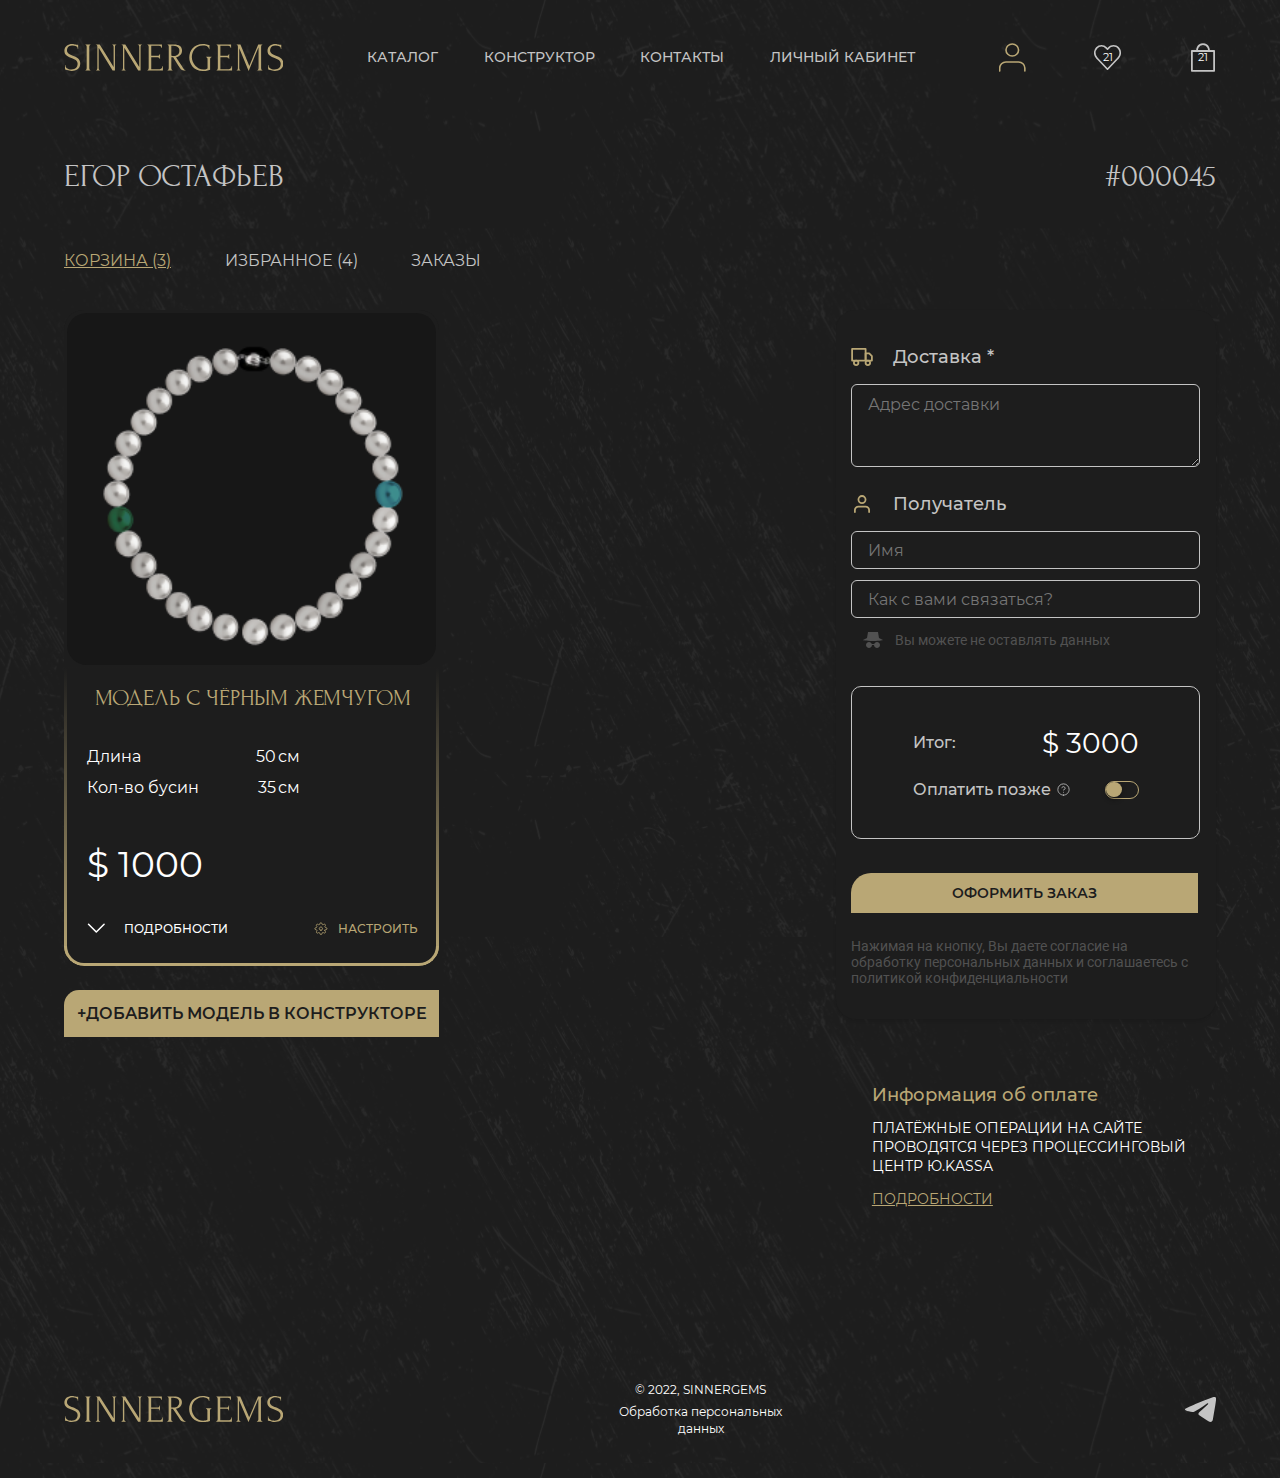
==== index.html @ 68d123e5 "адаптив без попапов" ====
<!DOCTYPE html>
<html lang="ru">

<head>
    <meta charset="UTF-8">
    <meta name="viewport" content="width=device-width, initial-scale=1.0">
    <title>Корзина</title>
    <link rel="stylesheet" href="static/cart/css/index.css">
</head>

<body class="body">
    <div class="page">

        <header class="header">
            <a href="#">
                <div class="logo"></div>
            </a>
            <ul class="header__links">
                <li><a class="header__link">каталог</a></li>
                <li><a class="header__link">конструктор</a></li>
                <li><a class="header__link">контакты</a></li>
                <li><a class="header__link">личный кабинет</a></li>
            </ul>
            <div class="header__icons">
                <button class="header__button header__button_profile header__button_profile_active"
                    type="button"></button>
                <button class="header__button header__button_like" type="button">21</button>
                <button class="header__button header__button_bag" type="button">21</button>
            </div>
            <button class="mobile-header__button"></button>
        </header>

        <main>

            <section class="profile">
                <h2 class="profile__info">егор остафьев</h2>
                <p class="profile__info">&#35<span>000045</span></p>
            </section>

            <section class="navigation">
                <ul class="navigation__links">
                    <li><a class="navigation__link navigation__link_active">корзина <span>(3)</span></a></li>
                    <li><a class="navigation__link">избранное <span>(4)</span></a></li>
                    <li><a class="navigation__link">заказы <span></span></a></li>
                </ul>
            </section>

            <section class="content">
                <div class="content-cards-button">
                    <div class="content-cards">

                        <!-- карточка с выезжающим списком -->
                        <article class="card-list">
                            <!-- карточка  -->
                            <div class="card">
                                <div class="card__border">
                                    <div class="card__image-mobile">
                                        <img src="./static/cart/images/tovar.png" alt="карточка товара"
                                            class="card__image">
                                    </div>
                                    <div class="card__information">
                                        <h2 class="card__title">
                                            Модель с чёрным жемчугом
                                        </h2>

                                        <ul class="card__description">
                                            <li class="card__description-text">
                                                <div class="description-text-left">Длина</div>
                                                <div class="description-text-right">50&thinsp;см</div>
                                            </li>
                                            <li class="card__description-text">
                                                <div class="description-text-left">Кол-во бусин</div>
                                                <div class="description-text-right">35&thinsp;см</div>
                                            </li>
                                        </ul>

                                        <div class="card__price-container">
                                            <p class="card__price">&dollar; <span>1000</span></p>
                                            <div class="card__buttons-mobile">
                                                <button class="card__button">
                                                    <div class="card__button-logo"></div>
                                                    <p class="card__button-text">Подробности</p>
                                                </button>
                                                <a href='#' class="card__link">
                                                    <div class="card__button-logo-setting"></div>
                                                    <p class="card__button-text-setting">Настроить</p>
                                                </a>
                                            </div>
                                        </div>
                                    </div>
                                </div>
                            </div>
                            <!-- вылезающй список  -->
                            <div class="list-gradient">
                                <ul class="list">
                                    <li class="list__item">
                                        <img class="list__item-img" src="./static/cart/images/tovar1.png"
                                            alt="элемент товара">
                                        <div class="list__item-about">
                                            <div class="list__item-text">
                                                <p class="list__item-title">Литая бусина</p>
                                                <p class="list__item-country">&bull; <span>Филиппины</span></p>
                                            </div>
                                            <div class="list__item-quantity">23</div>
                                        </div>
                                    </li>
                                    <li class="list__item">
                                        <img class="list__item-img" src="./static/cart/images/tovar2.png"
                                            alt="элемент товара">
                                        <div class="list__item-about">
                                            <div class="list__item-text">
                                                <p class="list__item-title">Каменная бусина</p>
                                                <p class="list__item-country">&bull; <span>Африка</span></p>
                                            </div>
                                            <div class="list__item-quantity">1</div>
                                        </div>
                                    </li>
                                    <li class="list__item">
                                        <img class="list__item-img" src="./static/cart/images/tovar3.png"
                                            alt="элемент товара">
                                        <div class="list__item-about">
                                            <div class="list__item-text">
                                                <p class="list__item-title">Литая бусина</p>
                                                <p class="list__item-country">&bull; <span>Филиппины</span></p>
                                            </div>
                                            <div class="list__item-quantity">5</div>
                                        </div>
                                    </li>
                                </ul>
                            </div>
                        </article>
                    </div>
                    <button class="content__button">&plus;добавить модель в конструкторе</button>
                </div>
                <div class="content-form">
                    <h2 class="form-title__mobile">оформление заказа</h2>
                    <form class="form">

                        <div class="form__main-container">
                            <!-- Элементы формы для информации о адресе доставки -->
                            <fieldset class="form__delivery-info">
                                <legend for="delivery-info" class="form__label">
                                    <div class="form__label-logo form__label-logo_delivery"></div>
                                    <p class="form__label-text">Доставка *</p>
                                </legend>
                                <textarea class="form__input form__input_delivery" type="text" id="delivery-info"
                                    placeholder="Адрес доставки"></textarea>
                            </fieldset>
                            <!-- Элементы формы для получения данных о пользователе  -->
                            <fieldset class="form__contact-info">
                                <legend for="name" class="form__label">
                                    <div class="form__label-logo form__label-logo_user"></div>
                                    <p class="form__label-text">Получатель</p>
                                </legend>
                                <input class="form__input form__input_user" type="text" name="name" id="name"
                                    placeholder="Имя">
                                <input class="form__input form__input_user" type="tel"
                                    placeholder="Как с вами связаться?">
                            </fieldset>

                            <div class="form__information">
                                <div class="form__information-logo"></div>
                                <p class="form__information-text">Вы можете не оставлять данных</p>
                            </div>

                            <div class="form__info">
                                <div class="form__result">
                                    <p class="form__result-text">Итог:</p>
                                    <p class="form__result-price">&dollar; <span>3000</span></p>
                                </div>
                                <div class="form__result">
                                    <div class="form__result_ask">
                                        <p class="form__result-text">Оплатить позже</p>
                                        <div class="form__result-ask"
                                            data-tooltip="Вы можете отправить заказ без оплаты, наш менеджер свяжется с вами и оформит заказ в частном порядке.">
                                        </div>
                                    </div>
                                    <label class="filter">
                                        <input class="filter__checkbox" type="checkbox"></input>
                                        <span class="filter__checkbox-slider"></span>
                                    </label>
                                </div>
                            </div>
                            <button class="form__button" type="submit">оформить заказ</button>
                            <p class="form__information-text">Нажимая на кнопку, Вы даете согласие на обработку
                                персональных
                                данных и соглашаетесь с политикой конфиденциальности</p>
                        </div>
                    </form>
                    <div class="info">
                        <h3 class="info__title">Информация об оплате</h3>
                        <p class="info__text">Платёжные операции на сайте проводятся через процессинговый центр Ю.Kassa
                        </p>
                        <a class="info__link" href="#">Подробности</a>
                    </div>
                </div>
            </section>

            <footer class="footer">
                <a href="#">
                    <div class="logo-footer"></div>
                </a>
                <div class="copyright-container">
                    <p class="copyright-container__text">&copy; 2022, SINNERGEMS</p>
                    <p class="copyright-container__text">Обработка персональных данных</p>
                </div>
                <a class="footer__icon" href="#"></a>
            </footer>

        </main>
    </div>

  
    <!-- попап успешной оплаты -->
    <section class="popup popup__good_js_item">
        <div class="popup__container popup__container-positiv">
            <button class="popup__close popup__close_js_item" type="button"></button>
            <div class="popup__description">
                <h3 class="popup__description-title">оплата<br class="mobile-line-break"> прошла успешно</h3>
                <img class="popup__description-img popup__description-img_positiv"
                    src="./static/cart/images/positivresult.svg" alt="">
                <p class="popup__description-text popup__description-text_positiv">Информация о доставке и все
                    подробности заказа теперь в Вашем Личном Кабинете</p>
                <a>
                    <div class="popup__description-contacts popup__description-contacts_positiv">
                        <div class="contacts-logo"></div>
                        <p class="contacts-link">&commat;sinnergems_help</p>
                    </div>
                </a>
            </div>
            <button class="popup__profile">
                <img class="popup__profile-img" alt="" src="./static/cart/images/profilelogo.svg">
                <p class="popup__profile-text">перейти в личный кабинет</p>
            </button>
            <ul class="popup__footer-mobile">
                <a class="popup__description-contacts-mobile">
                    <div class="contacts-logo"></div>
                    <p class="contacts-link">&commat;sinnergems_help</p>
                </a>
                <button class="popup__footer-profile"></button>
            </ul>
        </div>
    </section>


    <!-- попап неудачной оплаты -->
    <section class="popup popup__bad_js_item">
        <div class="popup__container">
            <button class="popup__close popup__close_js_item" type="button"></button>
            <div class="popup__description">
                <h3 class="popup__description-title">Ошибка Оплаты</h3>
                <img class="popup__description-img popup__description-img_negativ"
                    src="./static/cart/images/negativ-result.svg" alt="">
                <p class="popup__description-text popup__description-text_negativ">По какой-то причине платёж совершить
                    НЕ удалось, вы можете:<br>
                    &bull; попробовать оплатить ещё раз из Корзины<br>
                    &bull; обратиться к нам за помощью</p>
                <a>
                    <div class="popup__description-contacts popup__description-contacts_negativ">
                        <div class="contacts-logo"></div>
                        <p class="contacts-link">&commat;sinnergems_help</p>
                    </div>
                </a>
            </div>
            <form class="popup__form">
                <h2 class="popup__form-title">Заказ &numero; <span>6678453</span></h2>
                <label class="popup__form-label">
                    Имя
                    <input class="popup__form-input" type="text" placeholder="Как к вам обращаться?">
                </label>
                <label class="popup__form-label">
                    Телефон / E-mail
                    <input class="popup__form-input" placeholder="Как с вами связаться?">
                </label>
                <button class="popup__form-button">отправить</button>
                <p class="popup__form-text">Нажимая на кнопку, Вы даете согласие
                    на обработку персональных данных
                    и соглашаетесь с политикой конфиденциальности</p>
            </form>
            <ul class="popup__footer-mobile">
                <a class="popup__description-contacts-mobile">
                    <div class="contacts-logo"></div>
                    <p class="contacts-link">&commat;sinnergems_help</p>
                </a>
                <button class="popup__footer-profile"></button>
            </ul>
        </div>
    </section>

    <!-- попап c шапкой для мобильной версии -->
    <section class="popup-header">
        <button class="popup__close popup__close_header-popup" type="button"></button>
        <ul class="popup-header__items">
            <li class="popup-header__item">главная</li>
            <li class="popup-header__item">конструктор</li>
            <li class="popup-header__item">личный кабинет</li>
            <li class="popup-header__item">контакты</li>
        </ul>
    </section>


    <script src="static/cart/js/index.js"></script>
</body>
---- static/cart/css/index.css ----
@import url(../vendor/normalize.css);
@import url(../fonts/fonts.css);
@import url(../blocks/body/body.css);
@import url(../blocks/page/page.css);
@import url(../blocks/header/header.css);
@import url(../blocks/profile/profile.css);
@import url(../blocks/navigation/navigation.css);
@import url(../blocks/logo/logo.css);
@import url(../blocks/content/content.css);
@import url(../blocks/content-cards-button/content-cards-button.css);
@import url(../blocks/card-list/card-list.css);
@import url(../blocks/content-form/content-form.css);
@import url(../blocks/filter/filter.css);
@import url(../blocks/footer/footer.css);
@import url(../blocks/popup/popup.css);
@import url(../blocks/popup-header/popup-header.css);
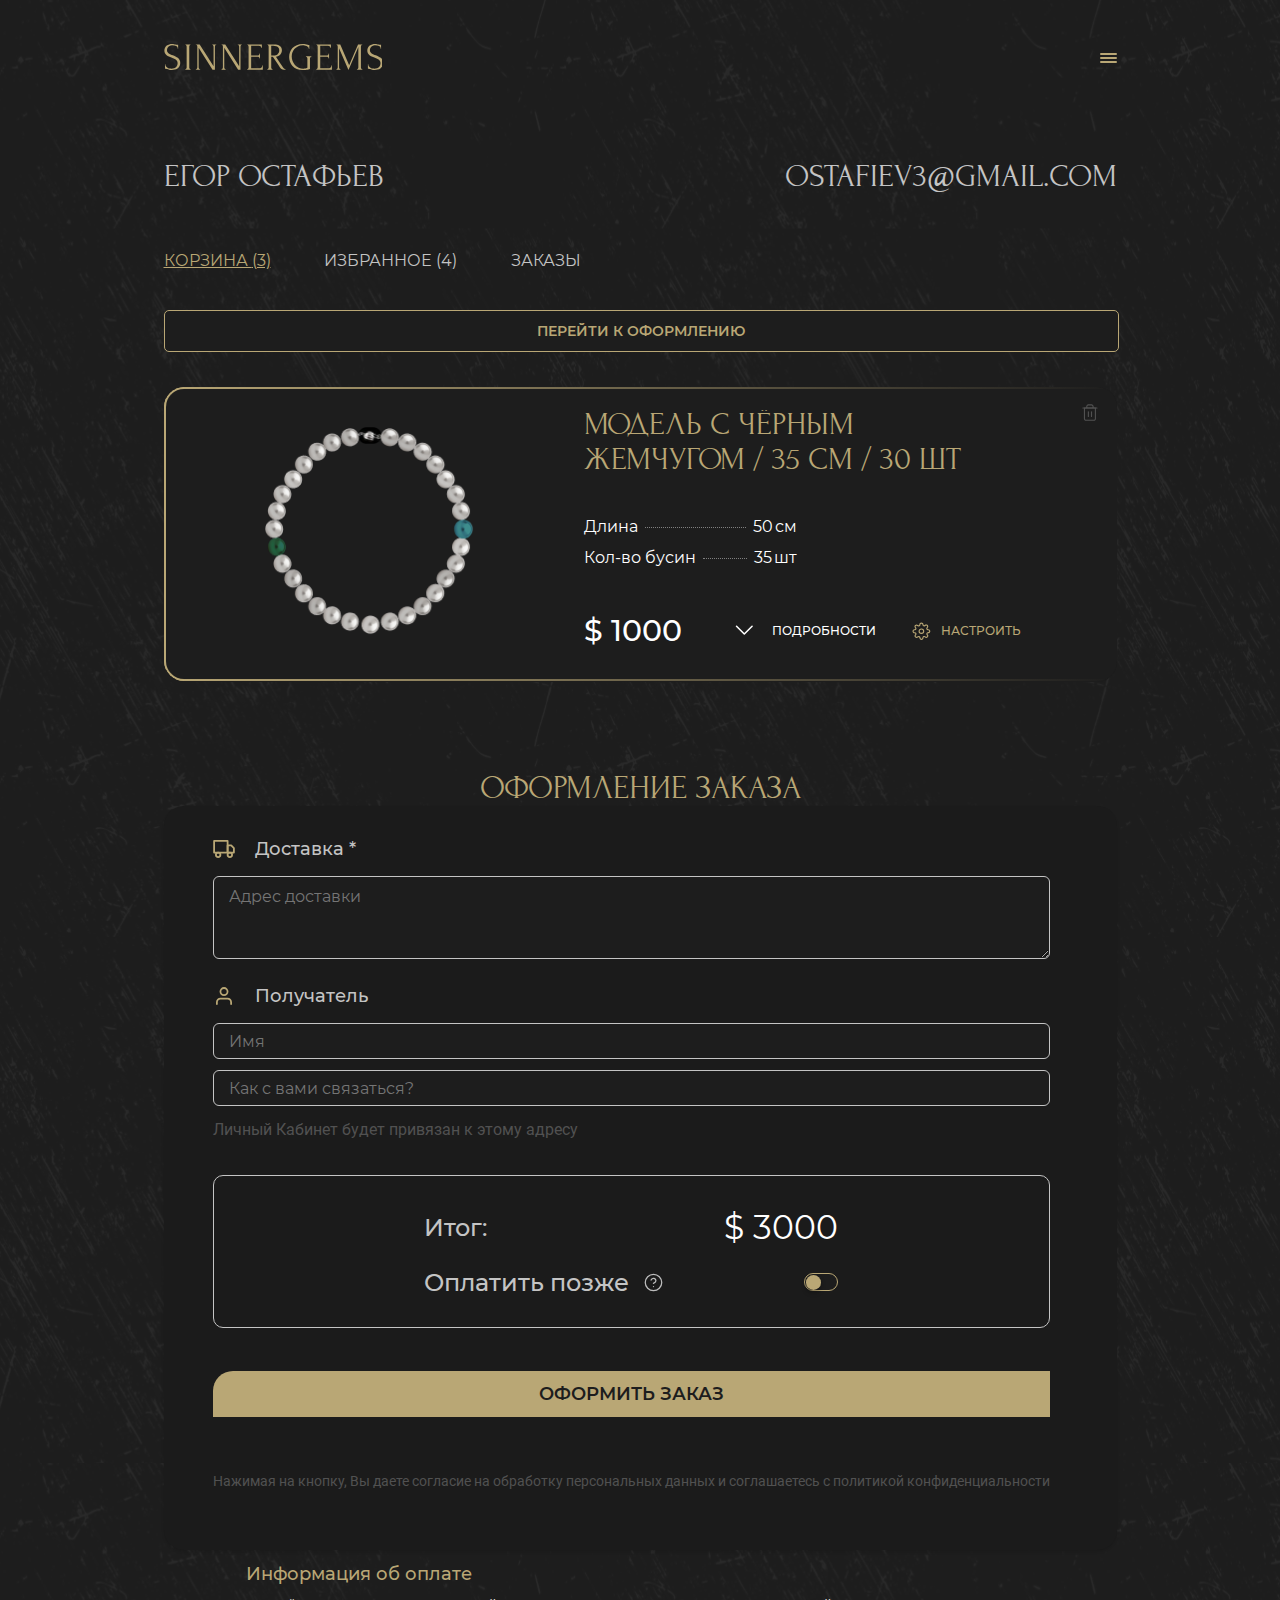
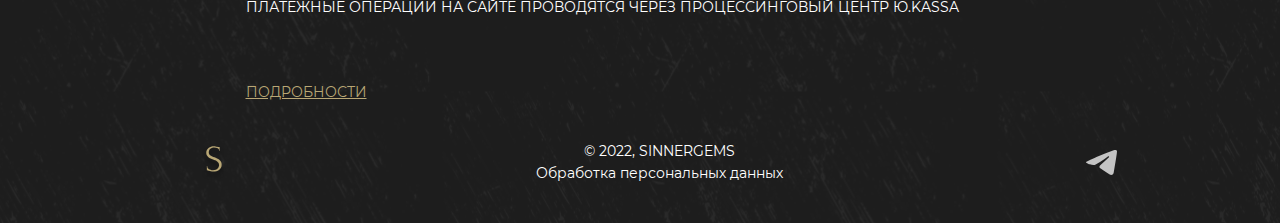
==== commit b147bb2c: "адаптив" ====
--- a/index.html
+++ b/index.html
@@ -25,7 +25,9 @@
                 <button class="header__button header__button_profile header__button_profile_active"
                     type="button"></button>
                 <button class="header__button header__button_like" type="button">21</button>
-                <button class="header__button header__button_bag" type="button">21</button>
+                <button class="header__button header__button_bag" type="button">
+                    <div class="count">21</div>
+                </button>
             </div>
             <button class="mobile-header__button"></button>
         </header>
@@ -34,7 +36,7 @@
 
             <section class="profile">
                 <h2 class="profile__info">егор остафьев</h2>
-                <p class="profile__info">&#35<span>000045</span></p>
+                <p class="profile__info">ostafiev3@gmail.com</span></p>
             </section>
 
             <section class="navigation">
@@ -46,91 +48,96 @@
             </section>
 
             <section class="content">
-                <div class="content-cards-button">
-                    <div class="content-cards">
-
-                        <!-- карточка с выезжающим списком -->
-                        <article class="card-list">
-                            <!-- карточка  -->
-                            <div class="card">
-                                <div class="card__border">
-                                    <div class="card__image-mobile">
-                                        <img src="./static/cart/images/tovar.png" alt="карточка товара"
-                                            class="card__image">
-                                    </div>
-                                    <div class="card__information">
-                                        <h2 class="card__title">
-                                            Модель с чёрным жемчугом
-                                        </h2>
-
-                                        <ul class="card__description">
-                                            <li class="card__description-text">
-                                                <div class="description-text-left">Длина</div>
-                                                <div class="description-text-right">50&thinsp;см</div>
-                                            </li>
-                                            <li class="card__description-text">
-                                                <div class="description-text-left">Кол-во бусин</div>
-                                                <div class="description-text-right">35&thinsp;см</div>
-                                            </li>
-                                        </ul>
-
-                                        <div class="card__price-container">
-                                            <p class="card__price">&dollar; <span>1000</span></p>
-                                            <div class="card__buttons-mobile">
-                                                <button class="card__button">
-                                                    <div class="card__button-logo"></div>
-                                                    <p class="card__button-text">Подробности</p>
-                                                </button>
-                                                <a href='#' class="card__link">
-                                                    <div class="card__button-logo-setting"></div>
-                                                    <p class="card__button-text-setting">Настроить</p>
-                                                </a>
+                <a class="content-link">перейти к Оформлению</a>
+                <div class="content-gradient">
+                    <div class="content-cards-button">
+                        <div class="content-cards">
+                            <!-- карточка с выезжающим списком -->
+                            <article class="card-list">
+                                <button class="card-delete"></button>
+                                <!-- карточка  -->
+                                <div class="card">
+                                    <div class="card__border">
+                                        <div class="card__image-mobile">
+                                            <img src="static/cart/images/tovar.png" alt="карточка товара"
+                                                class="card__image">
+                                        </div>
+                                        <div class="card__information">
+                                            <h2 class="card__title">
+                                                Модель с чёрным жемчугом / <span>35</span> см / <span>30</span> шт
+                                            </h2>
+
+                                            <ul class="card__description">
+                                                <li class="card__description-text">
+                                                    <div class="description-text-left">Длина</div>
+                                                    <div class="description-text-dotted"></div>
+                                                    <div class="description-text-right">50&thinsp;см</div>
+                                                </li>
+                                                <li class="card__description-text">
+                                                    <div class="description-text-left">Кол-во бусин</div>
+                                                    <div class="description-text-dotted"></div>
+                                                    <div class="description-text-right">35&thinsp;шт</div>
+                                                </li>
+                                            </ul>
+
+                                            <div class="card__price-container">
+                                                <p class="card__price">&dollar; <span>1000</span></p>
+                                                <div class="card__buttons-mobile">
+                                                    <button class="card__button">
+                                                        <div class="card__button-logo"></div>
+                                                        <p class="card__button-text">Подробности</p>
+                                                    </button>
+                                                    <a href='#' class="card__link">
+                                                        <div class="card__button-logo-setting"></div>
+                                                        <p class="card__button-text-setting">Настроить</p>
+                                                    </a>
+                                                </div>
                                             </div>
                                         </div>
                                     </div>
                                 </div>
-                            </div>
-                            <!-- вылезающй список  -->
-                            <div class="list-gradient">
-                                <ul class="list">
-                                    <li class="list__item">
-                                        <img class="list__item-img" src="./static/cart/images/tovar1.png"
-                                            alt="элемент товара">
-                                        <div class="list__item-about">
-                                            <div class="list__item-text">
-                                                <p class="list__item-title">Литая бусина</p>
-                                                <p class="list__item-country">&bull; <span>Филиппины</span></p>
+                                <!-- вылезающй список  -->
+                                <div class="list-gradient">
+                                    <ul class="list">
+                                        <li class="list__item">
+                                            <img class="list__item-img" src="static/cart/images/tovar1.png"
+                                                alt="элемент товара">
+                                            <div class="list__item-about">
+                                                <div class="list__item-text">
+                                                    <p class="list__item-title">Литая бусина</p>
+                                                    <p class="list__item-country">&bull; <span>Филиппины</span></p>
+                                                </div>
+                                                <div class="list__item-quantity">23</div>
                                             </div>
-                                            <div class="list__item-quantity">23</div>
-                                        </div>
-                                    </li>
-                                    <li class="list__item">
-                                        <img class="list__item-img" src="./static/cart/images/tovar2.png"
-                                            alt="элемент товара">
-                                        <div class="list__item-about">
-                                            <div class="list__item-text">
-                                                <p class="list__item-title">Каменная бусина</p>
-                                                <p class="list__item-country">&bull; <span>Африка</span></p>
+                                        </li>
+                                        <li class="list__item">
+                                            <img class="list__item-img" src="static/cart/images/tovar2.png"
+                                                alt="элемент товара">
+                                            <div class="list__item-about">
+                                                <div class="list__item-text">
+                                                    <p class="list__item-title">Каменная бусина</p>
+                                                    <p class="list__item-country">&bull; <span>Африка</span></p>
+                                                </div>
+                                                <div class="list__item-quantity">1</div>
                                             </div>
-                                            <div class="list__item-quantity">1</div>
-                                        </div>
-                                    </li>
-                                    <li class="list__item">
-                                        <img class="list__item-img" src="./static/cart/images/tovar3.png"
-                                            alt="элемент товара">
-                                        <div class="list__item-about">
-                                            <div class="list__item-text">
-                                                <p class="list__item-title">Литая бусина</p>
-                                                <p class="list__item-country">&bull; <span>Филиппины</span></p>
+                                        </li>
+                                        <li class="list__item">
+                                            <img class="list__item-img" src="static/cart/images/tovar3.png"
+                                                alt="элемент товара">
+                                            <div class="list__item-about">
+                                                <div class="list__item-text">
+                                                    <p class="list__item-title">Литая бусина</p>
+                                                    <p class="list__item-country">&bull; <span>Филиппины</span></p>
+                                                </div>
+                                                <div class="list__item-quantity">5</div>
                                             </div>
-                                            <div class="list__item-quantity">5</div>
-                                        </div>
-                                    </li>
-                                </ul>
-                            </div>
-                        </article>
+                                        </li>
+                                    </ul>
+                                </div>
+                            </article>
+                        </div>
                     </div>
-                    <button class="content__button">&plus;добавить модель в конструкторе</button>
+                    <!--     <button class="content__button">&plus;добавить модель в конструкторе</button> -->
                 </div>
                 <div class="content-form">
                     <h2 class="form-title__mobile">оформление заказа</h2>
@@ -139,29 +146,26 @@
                         <div class="form__main-container">
                             <!-- Элементы формы для информации о адресе доставки -->
                             <fieldset class="form__delivery-info">
-                                <legend for="delivery-info" class="form__label">
+                                <div for="delivery-info" class="form__label">
                                     <div class="form__label-logo form__label-logo_delivery"></div>
                                     <p class="form__label-text">Доставка *</p>
-                                </legend>
+                                </div>
                                 <textarea class="form__input form__input_delivery" type="text" id="delivery-info"
                                     placeholder="Адрес доставки"></textarea>
                             </fieldset>
                             <!-- Элементы формы для получения данных о пользователе  -->
                             <fieldset class="form__contact-info">
-                                <legend for="name" class="form__label">
+                                <div for="name" class="form__label">
                                     <div class="form__label-logo form__label-logo_user"></div>
                                     <p class="form__label-text">Получатель</p>
-                                </legend>
+                                </div>
                                 <input class="form__input form__input_user" type="text" name="name" id="name"
                                     placeholder="Имя">
                                 <input class="form__input form__input_user" type="tel"
                                     placeholder="Как с вами связаться?">
                             </fieldset>
-
-                            <div class="form__information">
-                                <div class="form__information-logo"></div>
-                                <p class="form__information-text">Вы можете не оставлять данных</p>
-                            </div>
+                            <p class="form__information-text">Личный Кабинет будет привязан к этому адресу</p>
+
 
                             <div class="form__info">
                                 <div class="form__result">
@@ -169,7 +173,7 @@
                                     <p class="form__result-price">&dollar; <span>3000</span></p>
                                 </div>
                                 <div class="form__result">
-                                    <div class="form__result_ask">
+                                    <div class="form__result_ask-bloc">
                                         <p class="form__result-text">Оплатить позже</p>
                                         <div class="form__result-ask"
                                             data-tooltip="Вы можете отправить заказ без оплаты, наш менеджер свяжется с вами и оформит заказ в частном порядке.">
@@ -182,7 +186,7 @@
                                 </div>
                             </div>
                             <button class="form__button" type="submit">оформить заказ</button>
-                            <p class="form__information-text">Нажимая на кнопку, Вы даете согласие на обработку
+                            <p class="form__information">Нажимая на кнопку, Вы даете согласие на обработку
                                 персональных
                                 данных и соглашаетесь с политикой конфиденциальности</p>
                         </div>
@@ -197,12 +201,14 @@
             </section>
 
             <footer class="footer">
-                <a href="#">
-                    <div class="logo-footer"></div>
-                </a>
-                <div class="copyright-container">
-                    <p class="copyright-container__text">&copy; 2022, SINNERGEMS</p>
-                    <p class="copyright-container__text">Обработка персональных данных</p>
+                <div class="footer__gradient">
+                    <a href="#">
+                        <div class="logo-footer"></div>
+                    </a>
+                    <div class="copyright-container">
+                        <p class="copyright-container__text">&copy; 2022, SINNERGEMS</p>
+                        <p class="copyright-container__text">Обработка персональных данных</p>
+                    </div>
                 </div>
                 <a class="footer__icon" href="#"></a>
             </footer>
@@ -210,94 +216,105 @@
         </main>
     </div>
 
-  
+
     <!-- попап успешной оплаты -->
     <section class="popup popup__good_js_item">
-        <div class="popup__container popup__container-positiv">
-            <button class="popup__close popup__close_js_item" type="button"></button>
-            <div class="popup__description">
-                <h3 class="popup__description-title">оплата<br class="mobile-line-break"> прошла успешно</h3>
-                <img class="popup__description-img popup__description-img_positiv"
-                    src="./static/cart/images/positivresult.svg" alt="">
-                <p class="popup__description-text popup__description-text_positiv">Информация о доставке и все
-                    подробности заказа теперь в Вашем Личном Кабинете</p>
-                <a>
-                    <div class="popup__description-contacts popup__description-contacts_positiv">
-                        <div class="contacts-logo"></div>
-                        <p class="contacts-link">&commat;sinnergems_help</p>
-                    </div>
-                </a>
-            </div>
-            <button class="popup__profile">
-                <img class="popup__profile-img" alt="" src="./static/cart/images/profilelogo.svg">
-                <p class="popup__profile-text">перейти в личный кабинет</p>
-            </button>
-            <ul class="popup__footer-mobile">
-                <a class="popup__description-contacts-mobile">
+        <button class="popup__close popup__close_js_item" type="button"></button>
+        <div class="popup__description">
+            <h3 class="popup__description-title">оплата<br class="mobile-line-break"> прошла успешно</h3>
+            <img class="popup__description-img popup__description-img_positiv"
+                src="static/cart/images/positivresult.svg" alt="">
+            <p class="popup__description-text popup__description-text_positiv">Информация о доставке и все
+                подробности заказа теперь в Вашем Личном Кабинете</p>
+            <a>
+                <div class="popup__description-contacts popup__description-contacts_positiv">
                     <div class="contacts-logo"></div>
                     <p class="contacts-link">&commat;sinnergems_help</p>
-                </a>
-                <button class="popup__footer-profile"></button>
-            </ul>
+                </div>
+            </a>
         </div>
+        <button class="popup__profile">
+            <img class="popup__profile-img" alt="" src="static/cart/images/profilelogo.svg">
+            <p class="popup__profile-text">перейти в личный кабинет</p>
+        </button>
+        <ul class="popup__footer-mobile">
+            <a class="popup__description-contacts-mobile">
+                <div class="contacts-logo"></div>
+                <p class="contacts-link">&commat;sinnergems_help</p>
+            </a>
+            <button class="popup__footer-profile"></button>
+        </ul>
     </section>
 
 
     <!-- попап неудачной оплаты -->
     <section class="popup popup__bad_js_item">
-        <div class="popup__container">
-            <button class="popup__close popup__close_js_item" type="button"></button>
-            <div class="popup__description">
-                <h3 class="popup__description-title">Ошибка Оплаты</h3>
-                <img class="popup__description-img popup__description-img_negativ"
-                    src="./static/cart/images/negativ-result.svg" alt="">
-                <p class="popup__description-text popup__description-text_negativ">По какой-то причине платёж совершить
-                    НЕ удалось, вы можете:<br>
-                    &bull; попробовать оплатить ещё раз из Корзины<br>
-                    &bull; обратиться к нам за помощью</p>
-                <a>
-                    <div class="popup__description-contacts popup__description-contacts_negativ">
-                        <div class="contacts-logo"></div>
-                        <p class="contacts-link">&commat;sinnergems_help</p>
-                    </div>
-                </a>
-            </div>
-            <form class="popup__form">
-                <h2 class="popup__form-title">Заказ &numero; <span>6678453</span></h2>
-                <label class="popup__form-label">
-                    Имя
-                    <input class="popup__form-input" type="text" placeholder="Как к вам обращаться?">
-                </label>
-                <label class="popup__form-label">
-                    Телефон / E-mail
-                    <input class="popup__form-input" placeholder="Как с вами связаться?">
-                </label>
-                <button class="popup__form-button">отправить</button>
-                <p class="popup__form-text">Нажимая на кнопку, Вы даете согласие
-                    на обработку персональных данных
-                    и соглашаетесь с политикой конфиденциальности</p>
-            </form>
-            <ul class="popup__footer-mobile">
-                <a class="popup__description-contacts-mobile">
+        <button class="popup__close popup__close_js_item" type="button"></button>
+        <div class="popup__description">
+            <h3 class="popup__description-title">Ошибка Оплаты</h3>
+            <img class="popup__description-img popup__description-img_negativ"
+                src="static/cart/images/negativ-result.svg" alt="">
+            <p class="popup__description-text popup__description-text_negativ">По какой-то причине платёж совершить
+                НЕ удалось, вы можете:<br>
+                &bull; попробовать оплатить ещё раз из Корзины<br>
+                &bull; обратиться к нам за помощью</p>
+            <a>
+                <div class="popup__description-contacts popup__description-contacts_negativ">
                     <div class="contacts-logo"></div>
                     <p class="contacts-link">&commat;sinnergems_help</p>
-                </a>
-                <button class="popup__footer-profile"></button>
-            </ul>
+                </div>
+            </a>
         </div>
+        <form class="popup__form">
+            <h2 class="popup__form-title">Заказ &numero; <span>6678453</span></h2>
+            <label class="popup__form-label">
+                Имя
+                <input class="popup__form-input" type="text" placeholder="Как к вам обращаться?">
+            </label>
+            <label class="popup__form-label">
+                Телефон / E-mail
+                <input class="popup__form-input" placeholder="Как с вами связаться?">
+            </label>
+            <button class="popup__form-button">отправить</button>
+            <p class="popup__form-text">Нажимая на кнопку, Вы даете согласие
+                на обработку персональных данных
+                и соглашаетесь с политикой конфиденциальности</p>
+        </form>
+        <ul class="popup__footer-mobile">
+            <a class="popup__description-contacts-mobile">
+                <div class="contacts-logo"></div>
+                <p class="contacts-link">&commat;sinnergems_help</p>
+            </a>
+            <button class="popup__footer-profile"></button>
+        </ul>
     </section>
 
     <!-- попап c шапкой для мобильной версии -->
     <section class="popup-header">
         <button class="popup__close popup__close_header-popup" type="button"></button>
         <ul class="popup-header__items">
-            <li class="popup-header__item">главная</li>
-            <li class="popup-header__item">конструктор</li>
-            <li class="popup-header__item">личный кабинет</li>
-            <li class="popup-header__item">контакты</li>
+            <a href="#" class="item-link">
+                <li class="popup-header__item">
+                    <div class="popup-header__li"></div>главная
+                </li>
+            </a>
+            <a href="#" class="item-link">
+                <li class="popup-header__item">
+                    <div class="popup-header__li"></div>конструктор
+                </li>
+            </a>
+            <a href="#" class="item-link">
+                <li class="popup-header__item">
+                    <div class="popup-header__li"></div>личный кабинет
+                </li>
+            </a>
+            <a href="#" class="item-link">
+                <li class="popup-header__item">
+                    <div class="popup-header__li"></div>контакты
+                </li>
+            </a>
         </ul>
     </section>
 
-
     <script src="static/cart/js/index.js"></script>
 </body>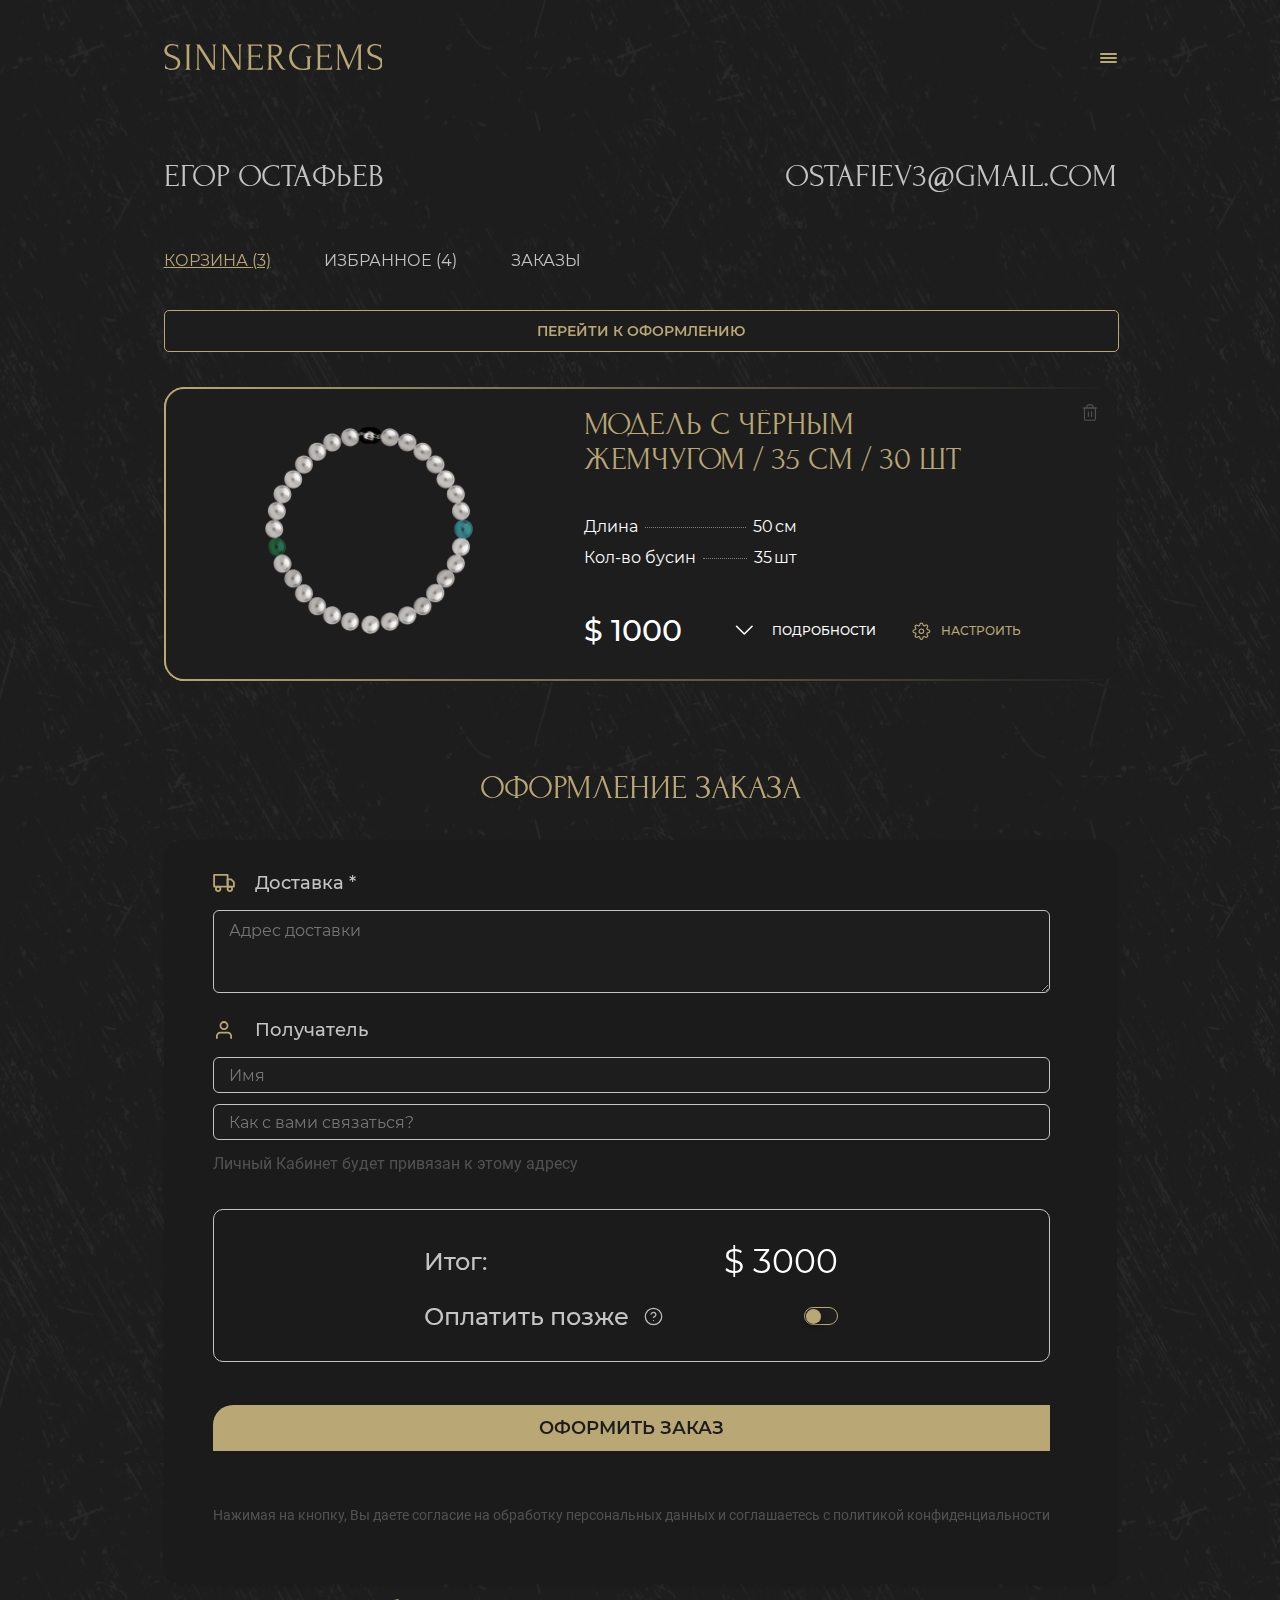
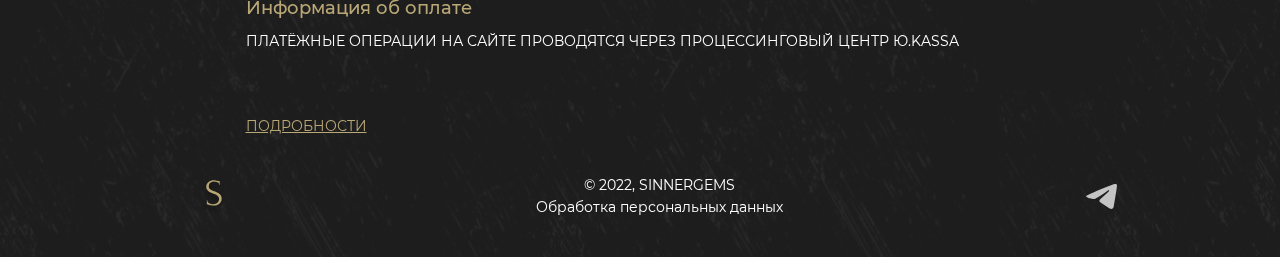
==== commit 360e153a: "скрипты" ====
--- a/index.html
+++ b/index.html
@@ -35,7 +35,7 @@
         <main>
 
             <section class="profile">
-                <h2 class="profile__info">егор остафьев</h2>
+                <p class="profile__info">егор остафьев</p>
                 <p class="profile__info">ostafiev3@gmail.com</span></p>
             </section>
 
@@ -48,7 +48,7 @@
             </section>
 
             <section class="content">
-                <a class="content-link">перейти к Оформлению</a>
+                <a class="content-link" href="#form">перейти к Оформлению</a>
                 <div class="content-gradient">
                     <div class="content-cards-button">
                         <div class="content-cards">
@@ -141,7 +141,7 @@
                 </div>
                 <div class="content-form">
                     <h2 class="form-title__mobile">оформление заказа</h2>
-                    <form class="form">
+                    <form class="form" id="form">
 
                         <div class="form__main-container">
                             <!-- Элементы формы для информации о адресе доставки -->
@@ -218,102 +218,108 @@
 
 
     <!-- попап успешной оплаты -->
-    <section class="popup popup__good_js_item">
-        <button class="popup__close popup__close_js_item" type="button"></button>
-        <div class="popup__description">
-            <h3 class="popup__description-title">оплата<br class="mobile-line-break"> прошла успешно</h3>
-            <img class="popup__description-img popup__description-img_positiv"
-                src="static/cart/images/positivresult.svg" alt="">
-            <p class="popup__description-text popup__description-text_positiv">Информация о доставке и все
-                подробности заказа теперь в Вашем Личном Кабинете</p>
-            <a>
-                <div class="popup__description-contacts popup__description-contacts_positiv">
+    <section class="popup-container popup__good_js_item">
+        <div class="popup">
+            <button class="popup__close popup__close_js_item" type="button"></button>
+            <div class="popup__description">
+                <h3 class="popup__description-title">оплата<br class="mobile-line-break"> прошла успешно</h3>
+                <img class="popup__description-img popup__description-img_positiv"
+                    src="static/cart/images/positivresult.svg" alt="">
+                <p class="popup__description-text popup__description-text_positiv">Информация о доставке и все
+                    подробности заказа теперь в Вашем Личном Кабинете</p>
+                <a>
+                    <div class="popup__description-contacts popup__description-contacts_positiv">
+                        <div class="contacts-logo"></div>
+                        <p class="contacts-link">&commat;sinnergems_help</p>
+                    </div>
+                </a>
+            </div>
+            <button class="popup__profile">
+                <img class="popup__profile-img" alt="" src="static/cart/images/profilelogo.svg">
+                <p class="popup__profile-text">перейти в личный кабинет</p>
+            </button>
+            <ul class="popup__footer-mobile">
+                <a class="popup__description-contacts-mobile">
                     <div class="contacts-logo"></div>
                     <p class="contacts-link">&commat;sinnergems_help</p>
-                </div>
-            </a>
+                </a>
+                <button class="popup__footer-profile"></button>
+            </ul>
         </div>
-        <button class="popup__profile">
-            <img class="popup__profile-img" alt="" src="static/cart/images/profilelogo.svg">
-            <p class="popup__profile-text">перейти в личный кабинет</p>
-        </button>
-        <ul class="popup__footer-mobile">
-            <a class="popup__description-contacts-mobile">
-                <div class="contacts-logo"></div>
-                <p class="contacts-link">&commat;sinnergems_help</p>
-            </a>
-            <button class="popup__footer-profile"></button>
-        </ul>
     </section>
 
 
     <!-- попап неудачной оплаты -->
-    <section class="popup popup__bad_js_item">
-        <button class="popup__close popup__close_js_item" type="button"></button>
-        <div class="popup__description">
-            <h3 class="popup__description-title">Ошибка Оплаты</h3>
-            <img class="popup__description-img popup__description-img_negativ"
-                src="static/cart/images/negativ-result.svg" alt="">
-            <p class="popup__description-text popup__description-text_negativ">По какой-то причине платёж совершить
-                НЕ удалось, вы можете:<br>
-                &bull; попробовать оплатить ещё раз из Корзины<br>
-                &bull; обратиться к нам за помощью</p>
-            <a>
-                <div class="popup__description-contacts popup__description-contacts_negativ">
+    <section class="popup-container popup__bad_js_item">
+        <div class="popup">
+            <button class="popup__close popup__close_js_item" type="button"></button>
+            <div class="popup__description">
+                <h3 class="popup__description-title">Ошибка Оплаты</h3>
+                <img class="popup__description-img popup__description-img_negativ"
+                    src="static/cart/images/negativ-result.svg" alt="">
+                <p class="popup__description-text popup__description-text_negativ">По какой-то причине платёж совершить
+                    НЕ удалось, вы можете:<br>
+                    &bull; попробовать оплатить ещё раз из Корзины<br>
+                    &bull; обратиться к нам за помощью</p>
+                <a>
+                    <div class="popup__description-contacts popup__description-contacts_negativ">
+                        <div class="contacts-logo"></div>
+                        <p class="contacts-link">&commat;sinnergems_help</p>
+                    </div>
+                </a>
+            </div>
+            <form class="popup__form">
+                <p class="popup__form-title">Заказ &numero; <span>6678453</span></p>
+                <label class="popup__form-label">
+                    Имя
+                    <input class="popup__form-input" type="text" placeholder="Как к вам обращаться?">
+                </label>
+                <label class="popup__form-label">
+                    Телефон / E-mail
+                    <input class="popup__form-input" placeholder="Как с вами связаться?">
+                </label>
+                <button class="popup__form-button">отправить</button>
+                <p class="popup__form-text">Нажимая на кнопку, Вы даете согласие
+                    на обработку персональных данных
+                    и соглашаетесь с политикой конфиденциальности</p>
+            </form>
+            <ul class="popup__footer-mobile">
+                <a class="popup__description-contacts-mobile">
                     <div class="contacts-logo"></div>
                     <p class="contacts-link">&commat;sinnergems_help</p>
-                </div>
-            </a>
+                </a>
+                <button class="popup__footer-profile"></button>
+            </ul>
         </div>
-        <form class="popup__form">
-            <h2 class="popup__form-title">Заказ &numero; <span>6678453</span></h2>
-            <label class="popup__form-label">
-                Имя
-                <input class="popup__form-input" type="text" placeholder="Как к вам обращаться?">
-            </label>
-            <label class="popup__form-label">
-                Телефон / E-mail
-                <input class="popup__form-input" placeholder="Как с вами связаться?">
-            </label>
-            <button class="popup__form-button">отправить</button>
-            <p class="popup__form-text">Нажимая на кнопку, Вы даете согласие
-                на обработку персональных данных
-                и соглашаетесь с политикой конфиденциальности</p>
-        </form>
-        <ul class="popup__footer-mobile">
-            <a class="popup__description-contacts-mobile">
-                <div class="contacts-logo"></div>
-                <p class="contacts-link">&commat;sinnergems_help</p>
-            </a>
-            <button class="popup__footer-profile"></button>
-        </ul>
     </section>
 
     <!-- попап c шапкой для мобильной версии -->
-    <section class="popup-header">
-        <button class="popup__close popup__close_header-popup" type="button"></button>
-        <ul class="popup-header__items">
-            <a href="#" class="item-link">
-                <li class="popup-header__item">
-                    <div class="popup-header__li"></div>главная
-                </li>
-            </a>
-            <a href="#" class="item-link">
-                <li class="popup-header__item">
-                    <div class="popup-header__li"></div>конструктор
-                </li>
-            </a>
-            <a href="#" class="item-link">
-                <li class="popup-header__item">
-                    <div class="popup-header__li"></div>личный кабинет
-                </li>
-            </a>
-            <a href="#" class="item-link">
-                <li class="popup-header__item">
-                    <div class="popup-header__li"></div>контакты
-                </li>
-            </a>
-        </ul>
+    <section class="popup-header-container">
+        <div class="popup-header">
+            <button class="popup__close popup__close_header-popup" type="button"></button>
+            <ul class="popup-header__items">
+                <a href="#" class="item-link">
+                    <li class="popup-header__item">
+                        <div class="popup-header__li"></div>главная
+                    </li>
+                </a>
+                <a href="#" class="item-link">
+                    <li class="popup-header__item">
+                        <div class="popup-header__li"></div>конструктор
+                    </li>
+                </a>
+                <a href="#" class="item-link">
+                    <li class="popup-header__item">
+                        <div class="popup-header__li"></div>личный кабинет
+                    </li>
+                </a>
+                <a href="#" class="item-link">
+                    <li class="popup-header__item">
+                        <div class="popup-header__li"></div>контакты
+                    </li>
+                </a>
+            </ul>
+        </div>
     </section>
 
     <script src="static/cart/js/index.js"></script>
